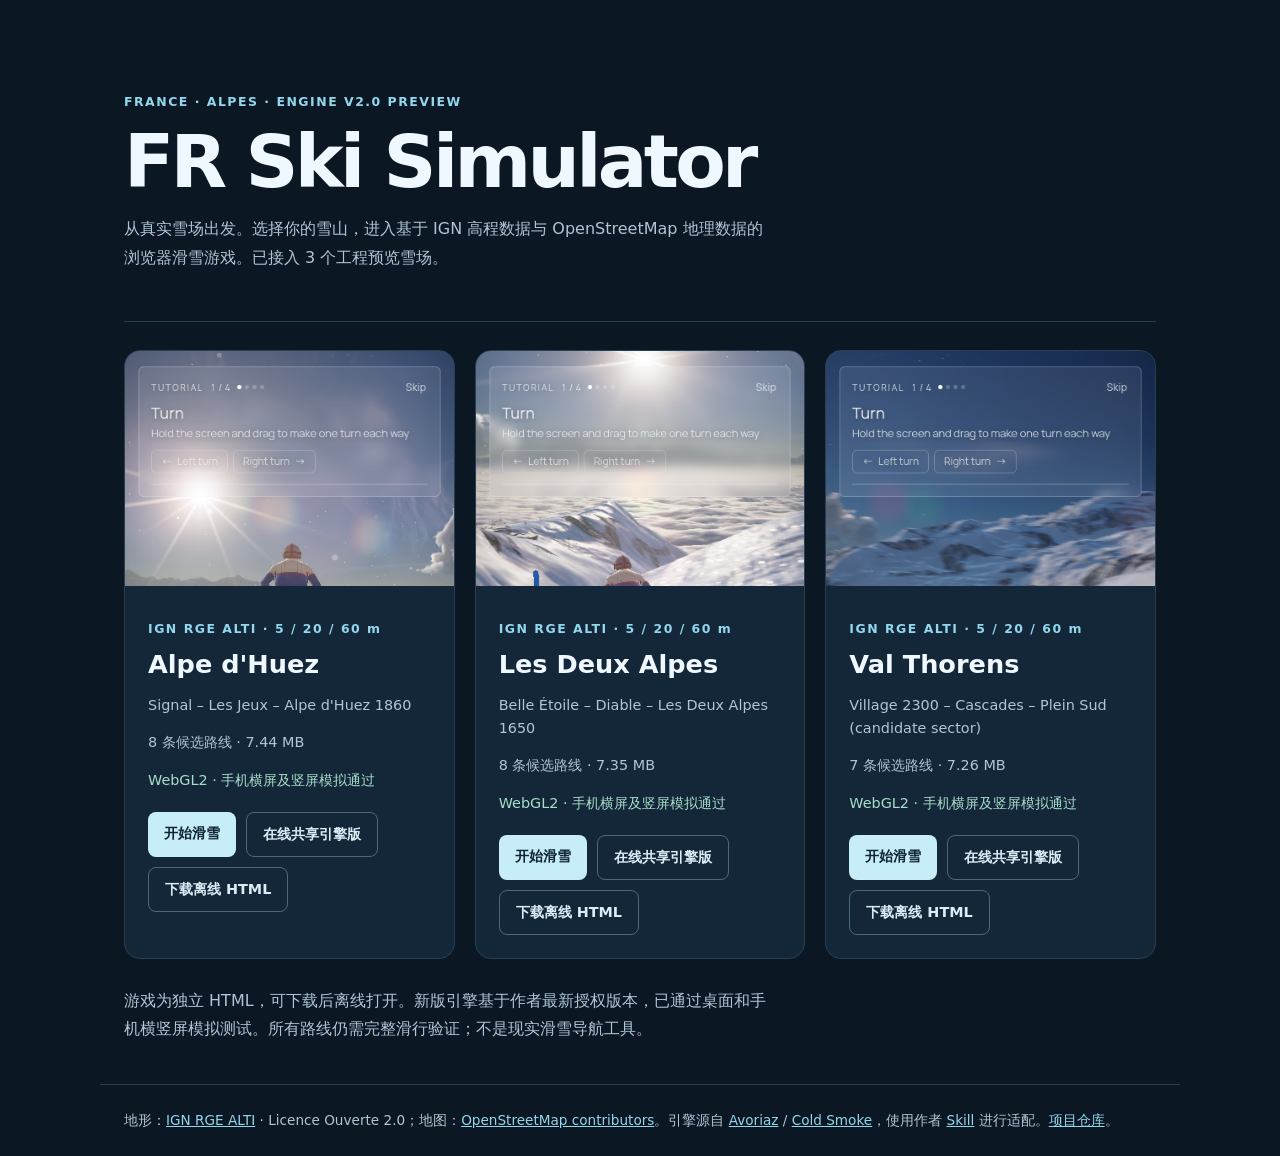
==== vercel-site/index.html @ 95e1855a "Publish validated static lobby from run 45915425426" ====
<!doctype html>
<html lang="zh-CN">
<head><meta charset="utf-8"><meta name="viewport" content="width=device-width,initial-scale=1"><meta name="color-scheme" content="dark"><title>FR Ski Simulator · 法国滑雪模拟器</title>
<style>
:root{font-family:system-ui,-apple-system,sans-serif;color:#eff8ff;background:#0b1723;--muted:#b0c5d5;--line:#294052;--blue:#92d7ed}*{box-sizing:border-box}body{margin:0}main,footer{max-width:1080px;margin:auto;padding:24px}header{padding:58px 0 32px;border-bottom:1px solid var(--line)}.eyebrow{font-size:.78rem;letter-spacing:.12em;font-weight:700;color:var(--blue)}h1{font-size:clamp(2.3rem,7vw,4.6rem);line-height:1;letter-spacing:-.05em;margin:16px 0}h2{font-size:1.6rem;line-height:1.2;margin:10px 0}.lead{max-width:650px;color:var(--muted);line-height:1.8}.grid{display:grid;grid-template-columns:repeat(auto-fit,minmax(min(100%,310px),1fr));gap:20px;margin:28px 0}.resort{overflow:hidden;border:1px solid var(--line);border-radius:16px;background:#132738}.resort img,.mountain{display:block;width:100%;height:235px;object-fit:cover;object-position:center 40%;background:#345264}.mountain{background:linear-gradient(150deg,#16364b,#6b98aa)}.info{padding:23px}.sector,.stats,.qa{font-size:.9rem;color:var(--muted);line-height:1.6}.qa{color:#a7ddcb}.actions{display:flex;flex-wrap:wrap;gap:10px;margin-top:20px}a{color:var(--blue)}.actions a{text-decoration:none;padding:12px 16px;border-radius:8px;font-size:.9rem;font-weight:650;min-height:44px}.primary{background:#c7edf8;color:#102636}.secondary{border:1px solid #4c687b;color:#dcecf5}a:focus-visible{outline:3px solid #f6cc78;outline-offset:4px}footer{font-size:.85rem;line-height:1.7;color:var(--muted);border-top:1px solid var(--line)}@media(max-width:520px){main,footer{padding:18px}header{padding:36px 0 24px}.info{padding:18px}}
</style></head><body><main><header><p class="eyebrow">FRANCE · ALPES · ENGINE V2.0 PREVIEW</p><h1>FR Ski Simulator</h1><p class="lead">从真实雪场出发。选择你的雪山，进入基于 IGN 高程数据与 OpenStreetMap 地理数据的浏览器滑雪游戏。已接入 3 个工程预览雪场。</p></header><section class="grid" aria-label="雪场选择"><article class="resort"><img src="images/alpe-d-huez.png" alt="Alpe d&#x27;Huez 游戏实测截图" loading="lazy"><div class="info"><p class="eyebrow">IGN RGE ALTI · 5 / 20 / 60 m</p><h2>Alpe d&#x27;Huez</h2><p class="sector">Signal – Les Jeux – Alpe d&#x27;Huez 1860</p><p class="stats">8 条候选路线 · 7.44 MB</p><p class="qa">WebGL2 · 手机横屏及竖屏模拟通过</p><div class="actions"><a class="primary" href="games/alpe-d-huez/index.html">开始滑雪</a><a class="secondary" href="games/alpe-d-huez/online.html">在线共享引擎版</a><a class="secondary" href="games/alpe-d-huez/index.html" download="alpe-d-huez.html">下载离线 HTML</a></div></div></article>
<article class="resort"><img src="images/les-deux-alpes.png" alt="Les Deux Alpes 游戏实测截图" loading="lazy"><div class="info"><p class="eyebrow">IGN RGE ALTI · 5 / 20 / 60 m</p><h2>Les Deux Alpes</h2><p class="sector">Belle Étoile – Diable – Les Deux Alpes 1650</p><p class="stats">8 条候选路线 · 7.35 MB</p><p class="qa">WebGL2 · 手机横屏及竖屏模拟通过</p><div class="actions"><a class="primary" href="games/les-deux-alpes/index.html">开始滑雪</a><a class="secondary" href="games/les-deux-alpes/online.html">在线共享引擎版</a><a class="secondary" href="games/les-deux-alpes/index.html" download="les-deux-alpes.html">下载离线 HTML</a></div></div></article>
<article class="resort"><img src="images/val-thorens.png" alt="Val Thorens 游戏实测截图" loading="lazy"><div class="info"><p class="eyebrow">IGN RGE ALTI · 5 / 20 / 60 m</p><h2>Val Thorens</h2><p class="sector">Village 2300 – Cascades – Plein Sud (candidate sector)</p><p class="stats">7 条候选路线 · 7.26 MB</p><p class="qa">WebGL2 · 手机横屏及竖屏模拟通过</p><div class="actions"><a class="primary" href="games/val-thorens/index.html">开始滑雪</a><a class="secondary" href="games/val-thorens/online.html">在线共享引擎版</a><a class="secondary" href="games/val-thorens/index.html" download="val-thorens.html">下载离线 HTML</a></div></div></article></section><p class="lead">游戏为独立 HTML，可下载后离线打开。新版引擎基于作者最新授权版本，已通过桌面和手机横竖屏模拟测试。所有路线仍需完整滑行验证；不是现实滑雪导航工具。</p></main><footer>地形：<a href="https://www.data.gouv.fr/datasets/rge-alti-r">IGN RGE ALTI</a> · Licence Ouverte 2.0；地图：<a href="https://www.openstreetmap.org/copyright">OpenStreetMap contributors</a>。引擎源自 <a href="https://avoriaz.manus.space/">Avoriaz</a> / <a href="https://github.com/huiskylabs/cold-smoke">Cold Smoke</a>，使用作者 <a href="https://github.com/awoele/ski-resort-to-game">Skill</a> 进行适配。<a href="https://github.com/lzcjames/fr-ski-simulator">项目仓库</a>。</footer></body></html>
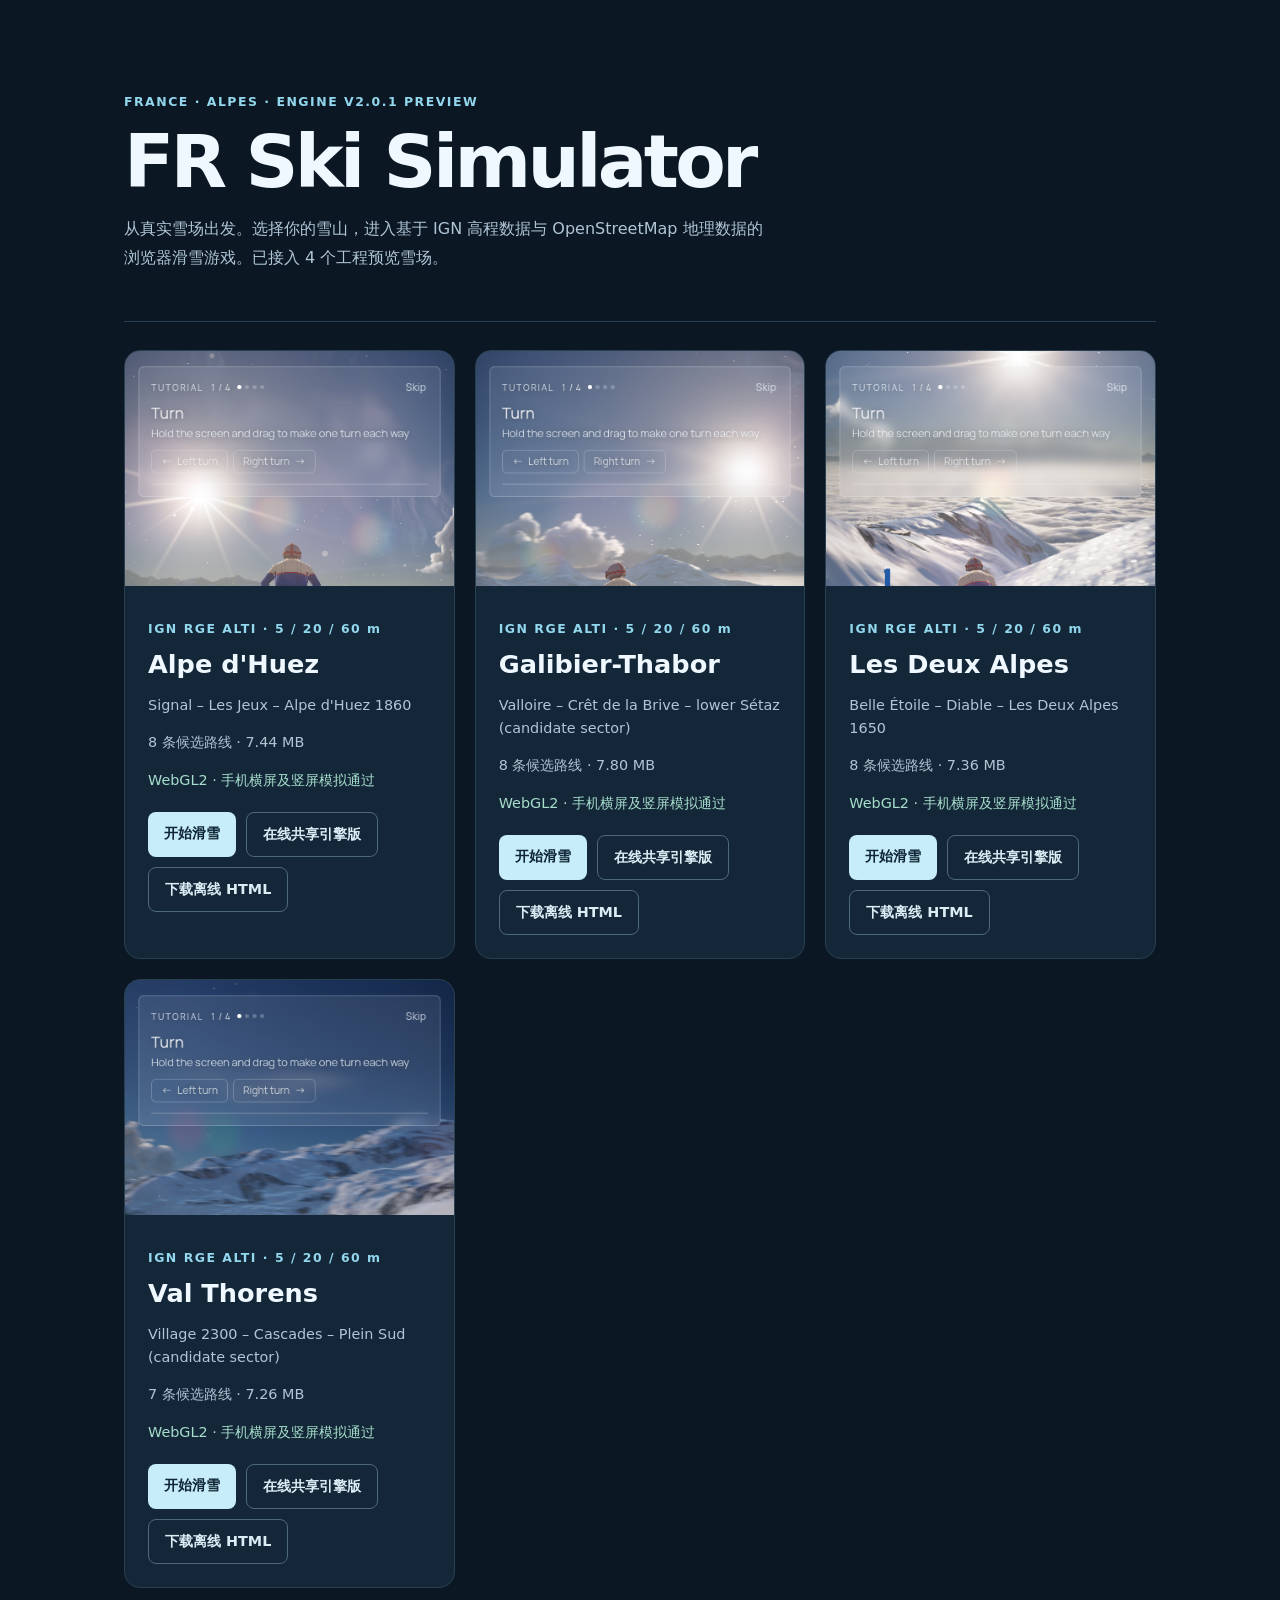
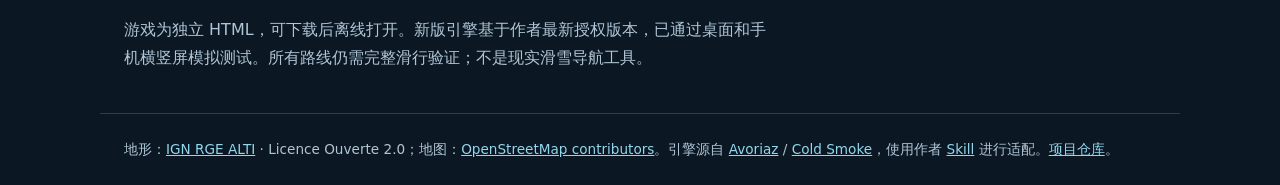
==== commit 4fda70bd: "Publish validated static lobby from run 45963236050" ====
--- a/vercel-site/index.html
+++ b/vercel-site/index.html
@@ -3,6 +3,7 @@
 <head><meta charset="utf-8"><meta name="viewport" content="width=device-width,initial-scale=1"><meta name="color-scheme" content="dark"><title>FR Ski Simulator · 法国滑雪模拟器</title>
 <style>
 :root{font-family:system-ui,-apple-system,sans-serif;color:#eff8ff;background:#0b1723;--muted:#b0c5d5;--line:#294052;--blue:#92d7ed}*{box-sizing:border-box}body{margin:0}main,footer{max-width:1080px;margin:auto;padding:24px}header{padding:58px 0 32px;border-bottom:1px solid var(--line)}.eyebrow{font-size:.78rem;letter-spacing:.12em;font-weight:700;color:var(--blue)}h1{font-size:clamp(2.3rem,7vw,4.6rem);line-height:1;letter-spacing:-.05em;margin:16px 0}h2{font-size:1.6rem;line-height:1.2;margin:10px 0}.lead{max-width:650px;color:var(--muted);line-height:1.8}.grid{display:grid;grid-template-columns:repeat(auto-fit,minmax(min(100%,310px),1fr));gap:20px;margin:28px 0}.resort{overflow:hidden;border:1px solid var(--line);border-radius:16px;background:#132738}.resort img,.mountain{display:block;width:100%;height:235px;object-fit:cover;object-position:center 40%;background:#345264}.mountain{background:linear-gradient(150deg,#16364b,#6b98aa)}.info{padding:23px}.sector,.stats,.qa{font-size:.9rem;color:var(--muted);line-height:1.6}.qa{color:#a7ddcb}.actions{display:flex;flex-wrap:wrap;gap:10px;margin-top:20px}a{color:var(--blue)}.actions a{text-decoration:none;padding:12px 16px;border-radius:8px;font-size:.9rem;font-weight:650;min-height:44px}.primary{background:#c7edf8;color:#102636}.secondary{border:1px solid #4c687b;color:#dcecf5}a:focus-visible{outline:3px solid #f6cc78;outline-offset:4px}footer{font-size:.85rem;line-height:1.7;color:var(--muted);border-top:1px solid var(--line)}@media(max-width:520px){main,footer{padding:18px}header{padding:36px 0 24px}.info{padding:18px}}
-</style></head><body><main><header><p class="eyebrow">FRANCE · ALPES · ENGINE V2.0 PREVIEW</p><h1>FR Ski Simulator</h1><p class="lead">从真实雪场出发。选择你的雪山，进入基于 IGN 高程数据与 OpenStreetMap 地理数据的浏览器滑雪游戏。已接入 3 个工程预览雪场。</p></header><section class="grid" aria-label="雪场选择"><article class="resort"><img src="images/alpe-d-huez.png" alt="Alpe d&#x27;Huez 游戏实测截图" loading="lazy"><div class="info"><p class="eyebrow">IGN RGE ALTI · 5 / 20 / 60 m</p><h2>Alpe d&#x27;Huez</h2><p class="sector">Signal – Les Jeux – Alpe d&#x27;Huez 1860</p><p class="stats">8 条候选路线 · 7.44 MB</p><p class="qa">WebGL2 · 手机横屏及竖屏模拟通过</p><div class="actions"><a class="primary" href="games/alpe-d-huez/index.html">开始滑雪</a><a class="secondary" href="games/alpe-d-huez/online.html">在线共享引擎版</a><a class="secondary" href="games/alpe-d-huez/index.html" download="alpe-d-huez.html">下载离线 HTML</a></div></div></article>
-<article class="resort"><img src="images/les-deux-alpes.png" alt="Les Deux Alpes 游戏实测截图" loading="lazy"><div class="info"><p class="eyebrow">IGN RGE ALTI · 5 / 20 / 60 m</p><h2>Les Deux Alpes</h2><p class="sector">Belle Étoile – Diable – Les Deux Alpes 1650</p><p class="stats">8 条候选路线 · 7.35 MB</p><p class="qa">WebGL2 · 手机横屏及竖屏模拟通过</p><div class="actions"><a class="primary" href="games/les-deux-alpes/index.html">开始滑雪</a><a class="secondary" href="games/les-deux-alpes/online.html">在线共享引擎版</a><a class="secondary" href="games/les-deux-alpes/index.html" download="les-deux-alpes.html">下载离线 HTML</a></div></div></article>
+</style></head><body><main><header><p class="eyebrow">FRANCE · ALPES · ENGINE V2.0.1 PREVIEW</p><h1>FR Ski Simulator</h1><p class="lead">从真实雪场出发。选择你的雪山，进入基于 IGN 高程数据与 OpenStreetMap 地理数据的浏览器滑雪游戏。已接入 4 个工程预览雪场。</p></header><section class="grid" aria-label="雪场选择"><article class="resort"><img src="images/alpe-d-huez.png" alt="Alpe d&#x27;Huez 游戏实测截图" loading="lazy"><div class="info"><p class="eyebrow">IGN RGE ALTI · 5 / 20 / 60 m</p><h2>Alpe d&#x27;Huez</h2><p class="sector">Signal – Les Jeux – Alpe d&#x27;Huez 1860</p><p class="stats">8 条候选路线 · 7.44 MB</p><p class="qa">WebGL2 · 手机横屏及竖屏模拟通过</p><div class="actions"><a class="primary" href="games/alpe-d-huez/index.html">开始滑雪</a><a class="secondary" href="games/alpe-d-huez/online.html">在线共享引擎版</a><a class="secondary" href="games/alpe-d-huez/index.html" download="alpe-d-huez.html">下载离线 HTML</a></div></div></article>
+<article class="resort"><img src="images/galibier-thabor.png" alt="Galibier-Thabor 游戏实测截图" loading="lazy"><div class="info"><p class="eyebrow">IGN RGE ALTI · 5 / 20 / 60 m</p><h2>Galibier-Thabor</h2><p class="sector">Valloire – Crêt de la Brive – lower Sétaz (candidate sector)</p><p class="stats">8 条候选路线 · 7.80 MB</p><p class="qa">WebGL2 · 手机横屏及竖屏模拟通过</p><div class="actions"><a class="primary" href="games/galibier-thabor/index.html">开始滑雪</a><a class="secondary" href="games/galibier-thabor/online.html">在线共享引擎版</a><a class="secondary" href="games/galibier-thabor/index.html" download="galibier-thabor.html">下载离线 HTML</a></div></div></article>
+<article class="resort"><img src="images/les-deux-alpes.png" alt="Les Deux Alpes 游戏实测截图" loading="lazy"><div class="info"><p class="eyebrow">IGN RGE ALTI · 5 / 20 / 60 m</p><h2>Les Deux Alpes</h2><p class="sector">Belle Étoile – Diable – Les Deux Alpes 1650</p><p class="stats">8 条候选路线 · 7.36 MB</p><p class="qa">WebGL2 · 手机横屏及竖屏模拟通过</p><div class="actions"><a class="primary" href="games/les-deux-alpes/index.html">开始滑雪</a><a class="secondary" href="games/les-deux-alpes/online.html">在线共享引擎版</a><a class="secondary" href="games/les-deux-alpes/index.html" download="les-deux-alpes.html">下载离线 HTML</a></div></div></article>
 <article class="resort"><img src="images/val-thorens.png" alt="Val Thorens 游戏实测截图" loading="lazy"><div class="info"><p class="eyebrow">IGN RGE ALTI · 5 / 20 / 60 m</p><h2>Val Thorens</h2><p class="sector">Village 2300 – Cascades – Plein Sud (candidate sector)</p><p class="stats">7 条候选路线 · 7.26 MB</p><p class="qa">WebGL2 · 手机横屏及竖屏模拟通过</p><div class="actions"><a class="primary" href="games/val-thorens/index.html">开始滑雪</a><a class="secondary" href="games/val-thorens/online.html">在线共享引擎版</a><a class="secondary" href="games/val-thorens/index.html" download="val-thorens.html">下载离线 HTML</a></div></div></article></section><p class="lead">游戏为独立 HTML，可下载后离线打开。新版引擎基于作者最新授权版本，已通过桌面和手机横竖屏模拟测试。所有路线仍需完整滑行验证；不是现实滑雪导航工具。</p></main><footer>地形：<a href="https://www.data.gouv.fr/datasets/rge-alti-r">IGN RGE ALTI</a> · Licence Ouverte 2.0；地图：<a href="https://www.openstreetmap.org/copyright">OpenStreetMap contributors</a>。引擎源自 <a href="https://avoriaz.manus.space/">Avoriaz</a> / <a href="https://github.com/huiskylabs/cold-smoke">Cold Smoke</a>，使用作者 <a href="https://github.com/awoele/ski-resort-to-game">Skill</a> 进行适配。<a href="https://github.com/lzcjames/fr-ski-simulator">项目仓库</a>。</footer></body></html>
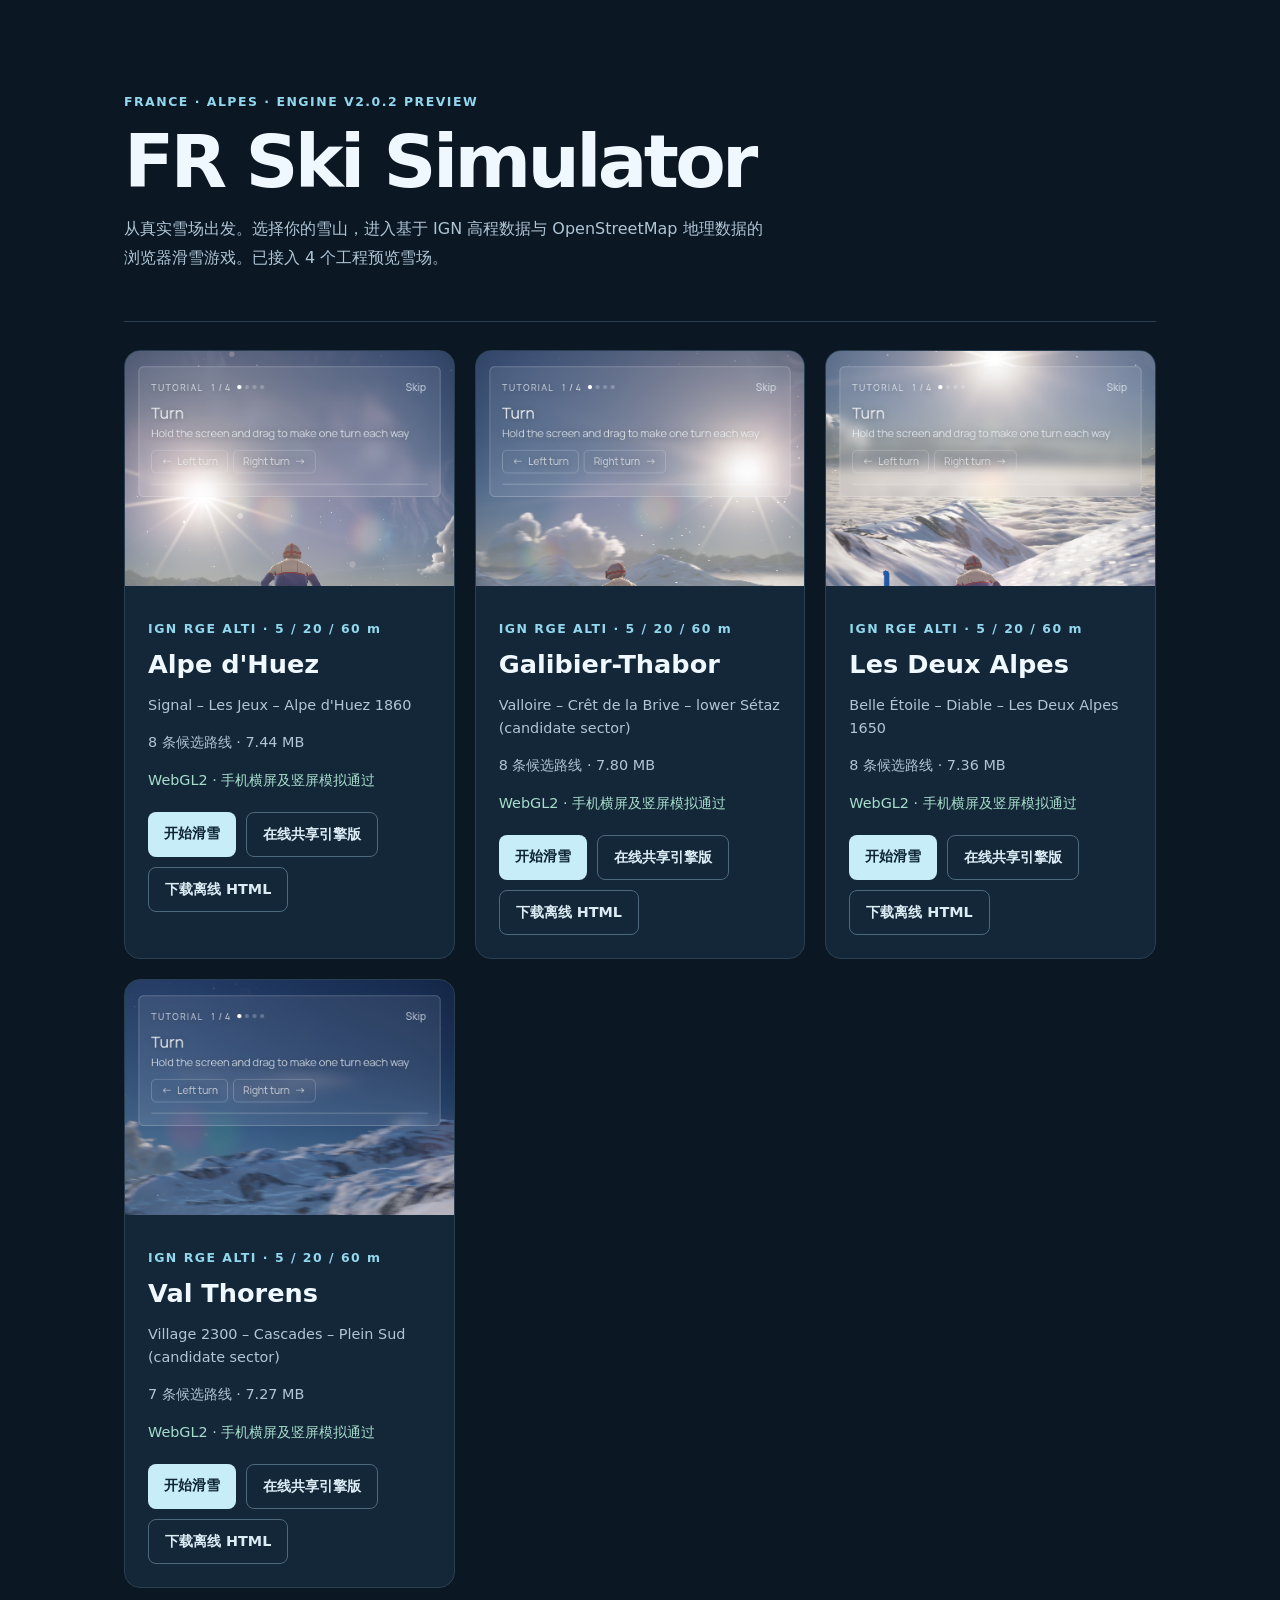
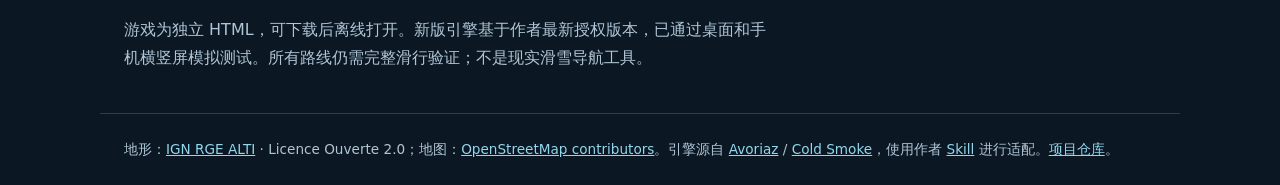
==== commit 05206bdf: "Publish validated static lobby from run 45990548083" ====
--- a/vercel-site/index.html
+++ b/vercel-site/index.html
@@ -3,7 +3,7 @@
 <head><meta charset="utf-8"><meta name="viewport" content="width=device-width,initial-scale=1"><meta name="color-scheme" content="dark"><title>FR Ski Simulator · 法国滑雪模拟器</title>
 <style>
 :root{font-family:system-ui,-apple-system,sans-serif;color:#eff8ff;background:#0b1723;--muted:#b0c5d5;--line:#294052;--blue:#92d7ed}*{box-sizing:border-box}body{margin:0}main,footer{max-width:1080px;margin:auto;padding:24px}header{padding:58px 0 32px;border-bottom:1px solid var(--line)}.eyebrow{font-size:.78rem;letter-spacing:.12em;font-weight:700;color:var(--blue)}h1{font-size:clamp(2.3rem,7vw,4.6rem);line-height:1;letter-spacing:-.05em;margin:16px 0}h2{font-size:1.6rem;line-height:1.2;margin:10px 0}.lead{max-width:650px;color:var(--muted);line-height:1.8}.grid{display:grid;grid-template-columns:repeat(auto-fit,minmax(min(100%,310px),1fr));gap:20px;margin:28px 0}.resort{overflow:hidden;border:1px solid var(--line);border-radius:16px;background:#132738}.resort img,.mountain{display:block;width:100%;height:235px;object-fit:cover;object-position:center 40%;background:#345264}.mountain{background:linear-gradient(150deg,#16364b,#6b98aa)}.info{padding:23px}.sector,.stats,.qa{font-size:.9rem;color:var(--muted);line-height:1.6}.qa{color:#a7ddcb}.actions{display:flex;flex-wrap:wrap;gap:10px;margin-top:20px}a{color:var(--blue)}.actions a{text-decoration:none;padding:12px 16px;border-radius:8px;font-size:.9rem;font-weight:650;min-height:44px}.primary{background:#c7edf8;color:#102636}.secondary{border:1px solid #4c687b;color:#dcecf5}a:focus-visible{outline:3px solid #f6cc78;outline-offset:4px}footer{font-size:.85rem;line-height:1.7;color:var(--muted);border-top:1px solid var(--line)}@media(max-width:520px){main,footer{padding:18px}header{padding:36px 0 24px}.info{padding:18px}}
-</style></head><body><main><header><p class="eyebrow">FRANCE · ALPES · ENGINE V2.0.1 PREVIEW</p><h1>FR Ski Simulator</h1><p class="lead">从真实雪场出发。选择你的雪山，进入基于 IGN 高程数据与 OpenStreetMap 地理数据的浏览器滑雪游戏。已接入 4 个工程预览雪场。</p></header><section class="grid" aria-label="雪场选择"><article class="resort"><img src="images/alpe-d-huez.png" alt="Alpe d&#x27;Huez 游戏实测截图" loading="lazy"><div class="info"><p class="eyebrow">IGN RGE ALTI · 5 / 20 / 60 m</p><h2>Alpe d&#x27;Huez</h2><p class="sector">Signal – Les Jeux – Alpe d&#x27;Huez 1860</p><p class="stats">8 条候选路线 · 7.44 MB</p><p class="qa">WebGL2 · 手机横屏及竖屏模拟通过</p><div class="actions"><a class="primary" href="games/alpe-d-huez/index.html">开始滑雪</a><a class="secondary" href="games/alpe-d-huez/online.html">在线共享引擎版</a><a class="secondary" href="games/alpe-d-huez/index.html" download="alpe-d-huez.html">下载离线 HTML</a></div></div></article>
+</style></head><body><main><header><p class="eyebrow">FRANCE · ALPES · ENGINE V2.0.2 PREVIEW</p><h1>FR Ski Simulator</h1><p class="lead">从真实雪场出发。选择你的雪山，进入基于 IGN 高程数据与 OpenStreetMap 地理数据的浏览器滑雪游戏。已接入 4 个工程预览雪场。</p></header><section class="grid" aria-label="雪场选择"><article class="resort"><img src="images/alpe-d-huez.png" alt="Alpe d&#x27;Huez 游戏实测截图" loading="lazy"><div class="info"><p class="eyebrow">IGN RGE ALTI · 5 / 20 / 60 m</p><h2>Alpe d&#x27;Huez</h2><p class="sector">Signal – Les Jeux – Alpe d&#x27;Huez 1860</p><p class="stats">8 条候选路线 · 7.44 MB</p><p class="qa">WebGL2 · 手机横屏及竖屏模拟通过</p><div class="actions"><a class="primary" href="games/alpe-d-huez/index.html">开始滑雪</a><a class="secondary" href="games/alpe-d-huez/online.html">在线共享引擎版</a><a class="secondary" href="games/alpe-d-huez/index.html" download="alpe-d-huez.html">下载离线 HTML</a></div></div></article>
 <article class="resort"><img src="images/galibier-thabor.png" alt="Galibier-Thabor 游戏实测截图" loading="lazy"><div class="info"><p class="eyebrow">IGN RGE ALTI · 5 / 20 / 60 m</p><h2>Galibier-Thabor</h2><p class="sector">Valloire – Crêt de la Brive – lower Sétaz (candidate sector)</p><p class="stats">8 条候选路线 · 7.80 MB</p><p class="qa">WebGL2 · 手机横屏及竖屏模拟通过</p><div class="actions"><a class="primary" href="games/galibier-thabor/index.html">开始滑雪</a><a class="secondary" href="games/galibier-thabor/online.html">在线共享引擎版</a><a class="secondary" href="games/galibier-thabor/index.html" download="galibier-thabor.html">下载离线 HTML</a></div></div></article>
 <article class="resort"><img src="images/les-deux-alpes.png" alt="Les Deux Alpes 游戏实测截图" loading="lazy"><div class="info"><p class="eyebrow">IGN RGE ALTI · 5 / 20 / 60 m</p><h2>Les Deux Alpes</h2><p class="sector">Belle Étoile – Diable – Les Deux Alpes 1650</p><p class="stats">8 条候选路线 · 7.36 MB</p><p class="qa">WebGL2 · 手机横屏及竖屏模拟通过</p><div class="actions"><a class="primary" href="games/les-deux-alpes/index.html">开始滑雪</a><a class="secondary" href="games/les-deux-alpes/online.html">在线共享引擎版</a><a class="secondary" href="games/les-deux-alpes/index.html" download="les-deux-alpes.html">下载离线 HTML</a></div></div></article>
-<article class="resort"><img src="images/val-thorens.png" alt="Val Thorens 游戏实测截图" loading="lazy"><div class="info"><p class="eyebrow">IGN RGE ALTI · 5 / 20 / 60 m</p><h2>Val Thorens</h2><p class="sector">Village 2300 – Cascades – Plein Sud (candidate sector)</p><p class="stats">7 条候选路线 · 7.26 MB</p><p class="qa">WebGL2 · 手机横屏及竖屏模拟通过</p><div class="actions"><a class="primary" href="games/val-thorens/index.html">开始滑雪</a><a class="secondary" href="games/val-thorens/online.html">在线共享引擎版</a><a class="secondary" href="games/val-thorens/index.html" download="val-thorens.html">下载离线 HTML</a></div></div></article></section><p class="lead">游戏为独立 HTML，可下载后离线打开。新版引擎基于作者最新授权版本，已通过桌面和手机横竖屏模拟测试。所有路线仍需完整滑行验证；不是现实滑雪导航工具。</p></main><footer>地形：<a href="https://www.data.gouv.fr/datasets/rge-alti-r">IGN RGE ALTI</a> · Licence Ouverte 2.0；地图：<a href="https://www.openstreetmap.org/copyright">OpenStreetMap contributors</a>。引擎源自 <a href="https://avoriaz.manus.space/">Avoriaz</a> / <a href="https://github.com/huiskylabs/cold-smoke">Cold Smoke</a>，使用作者 <a href="https://github.com/awoele/ski-resort-to-game">Skill</a> 进行适配。<a href="https://github.com/lzcjames/fr-ski-simulator">项目仓库</a>。</footer></body></html>
+<article class="resort"><img src="images/val-thorens.png" alt="Val Thorens 游戏实测截图" loading="lazy"><div class="info"><p class="eyebrow">IGN RGE ALTI · 5 / 20 / 60 m</p><h2>Val Thorens</h2><p class="sector">Village 2300 – Cascades – Plein Sud (candidate sector)</p><p class="stats">7 条候选路线 · 7.27 MB</p><p class="qa">WebGL2 · 手机横屏及竖屏模拟通过</p><div class="actions"><a class="primary" href="games/val-thorens/index.html">开始滑雪</a><a class="secondary" href="games/val-thorens/online.html">在线共享引擎版</a><a class="secondary" href="games/val-thorens/index.html" download="val-thorens.html">下载离线 HTML</a></div></div></article></section><p class="lead">游戏为独立 HTML，可下载后离线打开。新版引擎基于作者最新授权版本，已通过桌面和手机横竖屏模拟测试。所有路线仍需完整滑行验证；不是现实滑雪导航工具。</p></main><footer>地形：<a href="https://www.data.gouv.fr/datasets/rge-alti-r">IGN RGE ALTI</a> · Licence Ouverte 2.0；地图：<a href="https://www.openstreetmap.org/copyright">OpenStreetMap contributors</a>。引擎源自 <a href="https://avoriaz.manus.space/">Avoriaz</a> / <a href="https://github.com/huiskylabs/cold-smoke">Cold Smoke</a>，使用作者 <a href="https://github.com/awoele/ski-resort-to-game">Skill</a> 进行适配。<a href="https://github.com/lzcjames/fr-ski-simulator">项目仓库</a>。</footer></body></html>
